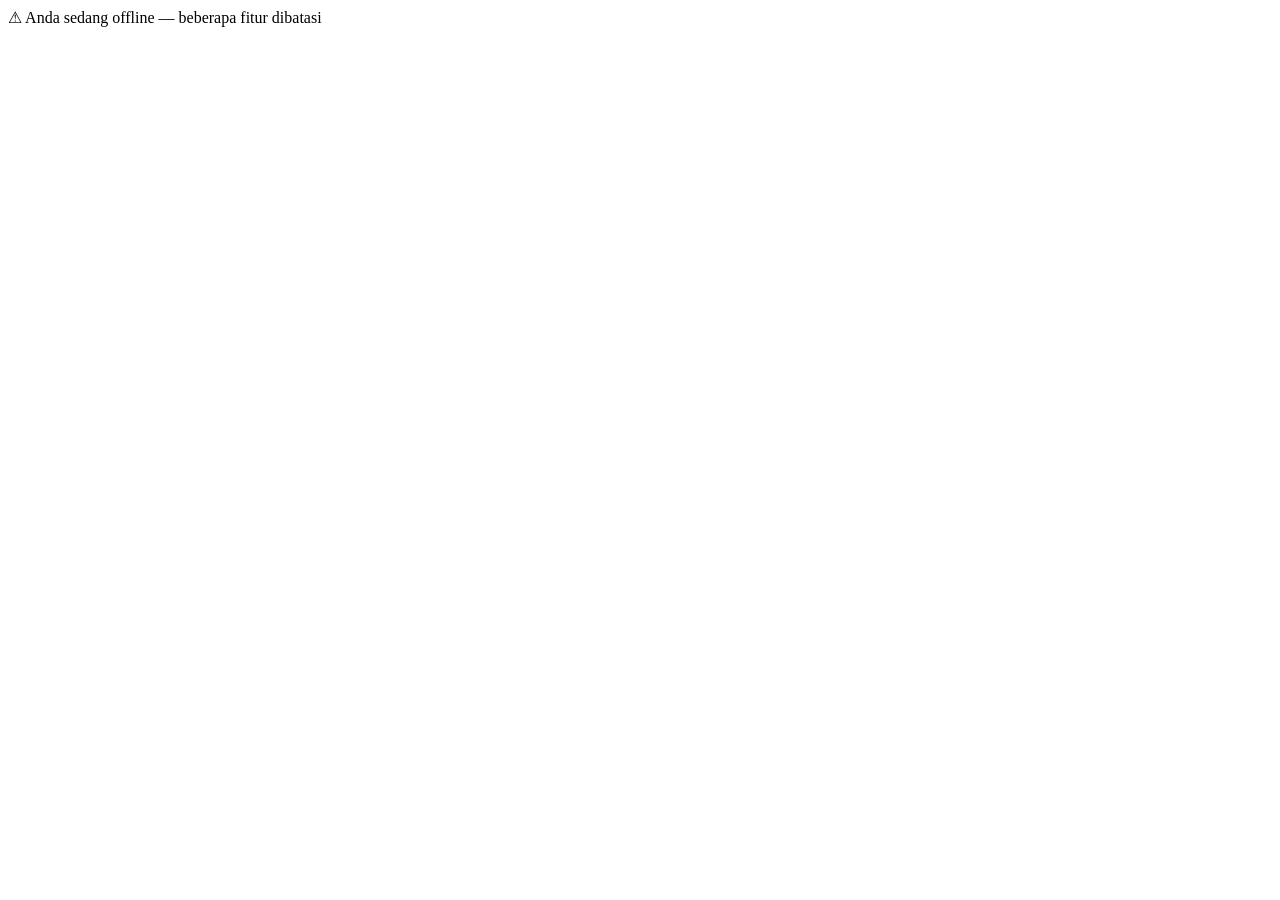
==== admin.html @ 40ede06e "Add files via upload" ====
<!DOCTYPE html>
<html lang="id">
<head>
<meta charset="UTF-8" />
<meta name="viewport" content="width=device-width, initial-scale=1, viewport-fit=cover" />
<meta name="theme-color" content="#6366f1" />
<meta name="description" content="EduFlow LMS - Platform Kursus Online SaaS Modern" />
<title>Admin Panel - EduFlow LMS</title>
<link rel="icon" href="data:image/svg+xml,%3Csvg xmlns='http://www.w3.org/2000/svg' viewBox='0 0 64 64'%3E%3Crect width='64' height='64' rx='14' fill='%236366f1'/%3E%3Cpath d='M16 24l16-8 16 8-16 8z' fill='white'/%3E%3Cpath d='M22 30v8c0 3 4 6 10 6s10-3 10-6v-8' stroke='white' stroke-width='2.5' fill='none'/%3E%3C/svg%3E" />
<link rel="stylesheet" href="aset/styles.css" />
</head>
<body>
<div class="toast-wrap" id="toastWrap"></div>
<div class="backdrop" id="backdrop"></div>
<div class="modal-back" id="modalBack"></div>
<div id="offlineBanner" class="offline-banner hidden">⚠ Anda sedang offline — beberapa fitur dibatasi</div>
<div id="app"></div>
<script src="aset/app.js"></script>
<script>bootPage('admin');</script>
</body>
</html>
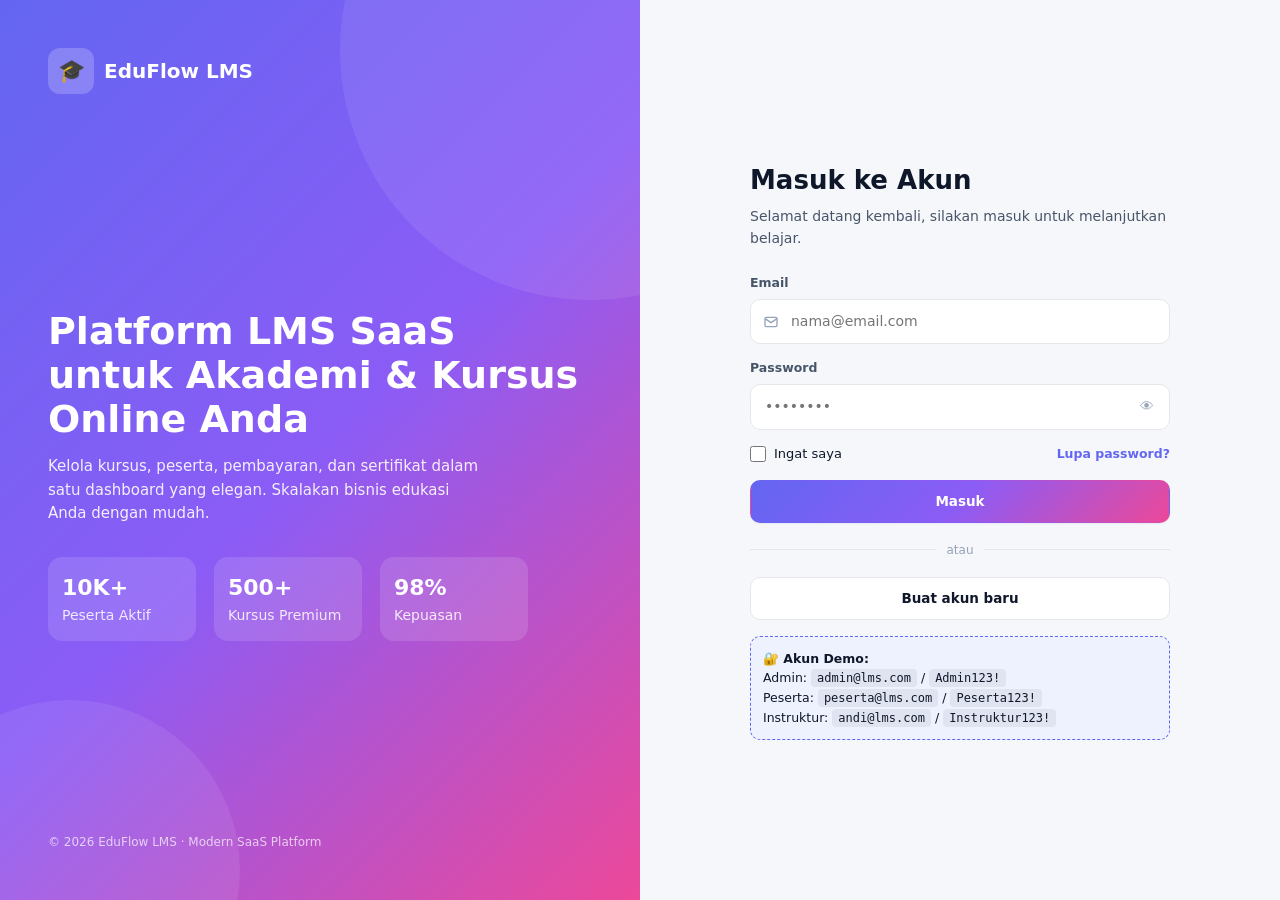
==== commit 2007467d: "Add files via upload" ====
--- a/admin.html
+++ b/admin.html
@@ -15,6 +15,7 @@
 <div class="modal-back" id="modalBack"></div>
 <div id="offlineBanner" class="offline-banner hidden">⚠ Anda sedang offline — beberapa fitur dibatasi</div>
 <div id="app"></div>
+<script src="aset/config.js"></script>
 <script src="aset/app.js"></script>
 <script>bootPage('admin');</script>
 </body>
--- a/aset/styles.css
+++ b/aset/styles.css
@@ -0,0 +1,268 @@
+/* ============== DESIGN TOKENS ============== */
+:root{
+  --bg:#f6f7fb; --surface:#ffffff; --surface-2:#f1f3f9; --text:#0f172a; --text-soft:#475569; --muted:#94a3b8;
+  --border:#e5e7eb; --primary:#6366f1; --primary-2:#8b5cf6; --primary-soft:#eef2ff;
+  --success:#10b981; --warning:#f59e0b; --danger:#ef4444; --info:#0ea5e9;
+  --shadow-sm:0 1px 2px rgba(15,23,42,.06); --shadow:0 8px 24px rgba(15,23,42,.08);
+  --shadow-lg:0 24px 48px -12px rgba(15,23,42,.18);
+  --radius:14px; --radius-sm:10px; --radius-lg:20px;
+  --glass:rgba(255,255,255,.65); --glass-border:rgba(255,255,255,.4);
+  --gradient:linear-gradient(135deg,#6366f1 0%,#8b5cf6 50%,#ec4899 100%);
+  --sidebar:#0f172a; --sidebar-text:#cbd5e1; --sidebar-active:#1e293b;
+}
+[data-theme="dark"]{
+  --bg:#0b1020; --surface:#121931; --surface-2:#0f1530; --text:#e2e8f0; --text-soft:#cbd5e1; --muted:#64748b;
+  --border:#1f2a44; --primary:#818cf8; --primary-2:#a78bfa; --primary-soft:#1e1b4b;
+  --glass:rgba(18,25,49,.6); --glass-border:rgba(255,255,255,.08);
+  --sidebar:#070b1a; --sidebar-active:#111a36;
+}
+*{box-sizing:border-box;margin:0;padding:0}
+html,body{height:100%}
+body{
+  font-family:'Inter',system-ui,-apple-system,Segoe UI,Roboto,sans-serif;
+  background:var(--bg);color:var(--text);font-size:14px;line-height:1.55;
+  -webkit-font-smoothing:antialiased;overflow-x:hidden;
+}
+a{color:inherit;text-decoration:none}
+button{font:inherit;cursor:pointer;border:0;background:none;color:inherit}
+input,select,textarea{font:inherit;color:inherit}
+img{max-width:100%;display:block}
+::-webkit-scrollbar{width:10px;height:10px}
+::-webkit-scrollbar-thumb{background:var(--border);border-radius:8px}
+::-webkit-scrollbar-thumb:hover{background:var(--muted)}
+
+/* ============== UTILITIES ============== */
+.hidden{display:none !important}
+.flex{display:flex}.grid{display:grid}.gap-1{gap:6px}.gap-2{gap:10px}.gap-3{gap:16px}.gap-4{gap:24px}
+.items-center{align-items:center}.justify-between{justify-content:space-between}.justify-center{justify-content:center}
+.flex-1{flex:1}.flex-col{flex-direction:column}.wrap{flex-wrap:wrap}
+.text-sm{font-size:12.5px}.text-lg{font-size:16px}.text-xl{font-size:20px}.text-2xl{font-size:26px}.text-3xl{font-size:34px}
+.font-bold{font-weight:700}.font-semi{font-weight:600}.muted{color:var(--muted)}.soft{color:var(--text-soft)}
+.mt-1{margin-top:8px}.mt-2{margin-top:16px}.mt-3{margin-top:24px}.mt-4{margin-top:32px}
+.mb-1{margin-bottom:8px}.mb-2{margin-bottom:16px}.mb-3{margin-bottom:24px}
+.p-2{padding:12px}.p-3{padding:18px}.p-4{padding:24px}
+.rounded{border-radius:var(--radius)}.rounded-sm{border-radius:var(--radius-sm)}
+.full{width:100%}.center{text-align:center}
+.scroll{overflow:auto}
+.badge{display:inline-flex;align-items:center;gap:6px;padding:4px 10px;border-radius:999px;font-size:11.5px;font-weight:600;background:var(--surface-2);color:var(--text-soft)}
+.badge.success{background:rgba(16,185,129,.12);color:var(--success)}
+.badge.warn{background:rgba(245,158,11,.14);color:var(--warning)}
+.badge.danger{background:rgba(239,68,68,.12);color:var(--danger)}
+.badge.info{background:rgba(14,165,233,.12);color:var(--info)}
+.badge.primary{background:var(--primary-soft);color:var(--primary)}
+
+/* ============== BUTTONS ============== */
+.btn{display:inline-flex;align-items:center;justify-content:center;gap:8px;padding:10px 16px;border-radius:var(--radius-sm);font-weight:600;font-size:13.5px;transition:all .18s ease;border:1px solid transparent;white-space:nowrap}
+.btn:hover{transform:translateY(-1px)}
+.btn:active{transform:translateY(0)}
+.btn.primary{background:var(--gradient);color:#fff;box-shadow:var(--shadow-sm)}
+.btn.primary:hover{box-shadow:0 10px 24px rgba(99,102,241,.35)}
+.btn.ghost{background:var(--surface);color:var(--text);border-color:var(--border)}
+.btn.ghost:hover{background:var(--surface-2)}
+.btn.soft{background:var(--primary-soft);color:var(--primary)}
+.btn.danger{background:rgba(239,68,68,.1);color:var(--danger)}
+.btn.danger:hover{background:var(--danger);color:#fff}
+.btn.sm{padding:7px 12px;font-size:12.5px}
+.btn.icon{padding:9px;width:38px;height:38px}
+.btn:disabled{opacity:.55;cursor:not-allowed;transform:none}
+
+/* ============== FORMS ============== */
+.field{display:flex;flex-direction:column;gap:6px;margin-bottom:14px}
+.field label{font-size:12.5px;font-weight:600;color:var(--text-soft)}
+.input,.select,.textarea{
+  width:100%;padding:11px 14px;border:1.5px solid var(--border);background:var(--surface);
+  border-radius:var(--radius-sm);transition:all .15s;outline:none;color:var(--text);
+}
+.input:focus,.select:focus,.textarea:focus{border-color:var(--primary);box-shadow:0 0 0 4px rgba(99,102,241,.12)}
+.textarea{min-height:90px;resize:vertical;font-family:inherit}
+.input-icon{position:relative}
+.input-icon .input{padding-left:40px}
+.input-icon svg{position:absolute;left:13px;top:50%;transform:translateY(-50%);color:var(--muted)}
+.pw-wrap{position:relative}
+.pw-wrap button{position:absolute;right:10px;top:50%;transform:translateY(-50%);color:var(--muted);padding:6px}
+.checkbox{display:inline-flex;align-items:center;gap:8px;cursor:pointer;font-size:13px}
+.checkbox input{width:16px;height:16px;accent-color:var(--primary)}
+.error-msg{color:var(--danger);font-size:12px;margin-top:4px;display:block}
+
+/* ============== CARD ============== */
+.card{background:var(--surface);border:1px solid var(--border);border-radius:var(--radius);padding:20px;box-shadow:var(--shadow-sm);transition:all .2s}
+.card.hover:hover{transform:translateY(-3px);box-shadow:var(--shadow)}
+.glass{background:var(--glass);backdrop-filter:blur(20px);-webkit-backdrop-filter:blur(20px);border:1px solid var(--glass-border)}
+
+/* ============== AUTH ============== */
+.auth-wrap{min-height:100vh;display:grid;grid-template-columns:1fr 1fr;background:var(--bg)}
+.auth-hero{background:var(--gradient);color:#fff;padding:48px;display:flex;flex-direction:column;justify-content:space-between;position:relative;overflow:hidden}
+.auth-hero::before,.auth-hero::after{content:"";position:absolute;border-radius:50%;background:rgba(255,255,255,.08)}
+.auth-hero::before{width:500px;height:500px;top:-200px;right:-200px}
+.auth-hero::after{width:340px;height:340px;bottom:-140px;left:-100px}
+.auth-hero > *{position:relative;z-index:1}
+.auth-hero h1{font-size:38px;font-weight:800;line-height:1.15;margin-top:24px}
+.auth-hero p{opacity:.9;margin-top:14px;font-size:15px;max-width:440px}
+.auth-stats{display:grid;grid-template-columns:repeat(3,1fr);gap:18px;margin-top:32px;max-width:480px}
+.auth-stats div{background:rgba(255,255,255,.13);padding:14px;border-radius:14px;backdrop-filter:blur(6px)}
+.auth-stats b{font-size:22px;display:block}
+.auth-form{display:flex;align-items:center;justify-content:center;padding:40px 24px}
+.auth-card{width:100%;max-width:420px}
+.auth-card h2{font-size:26px;font-weight:800;margin-bottom:6px}
+.auth-card .sub{color:var(--text-soft);margin-bottom:24px}
+.demo-creds{background:var(--primary-soft);border:1px dashed var(--primary);border-radius:var(--radius-sm);padding:12px;margin-top:16px;font-size:12.5px}
+.demo-creds code{background:rgba(0,0,0,.06);padding:2px 6px;border-radius:4px;font-size:12px}
+.divider{display:flex;align-items:center;gap:10px;margin:18px 0;color:var(--muted);font-size:12px}
+.divider::before,.divider::after{content:"";flex:1;height:1px;background:var(--border)}
+@media (max-width:900px){.auth-wrap{grid-template-columns:1fr}.auth-hero{display:none}}
+
+/* ============== APP LAYOUT ============== */
+.app{display:grid;grid-template-columns:260px 1fr;min-height:100vh}
+.sidebar{background:var(--sidebar);color:var(--sidebar-text);padding:18px 12px;position:sticky;top:0;height:100vh;overflow-y:auto;transition:transform .25s}
+.sidebar-brand{display:flex;align-items:center;gap:10px;padding:6px 10px 18px;border-bottom:1px solid rgba(255,255,255,.08);margin-bottom:14px}
+.sidebar-brand .logo{width:36px;height:36px;border-radius:10px;background:var(--gradient);display:grid;place-items:center;color:#fff;font-weight:800}
+.sidebar-brand b{color:#fff;font-size:16px}
+.sidebar-section{font-size:10.5px;font-weight:700;text-transform:uppercase;letter-spacing:.08em;color:#64748b;padding:14px 12px 6px}
+.nav-item{display:flex;align-items:center;gap:11px;padding:10px 12px;border-radius:10px;font-size:13.5px;font-weight:500;color:var(--sidebar-text);cursor:pointer;transition:all .15s;margin-bottom:2px}
+.nav-item:hover{background:var(--sidebar-active);color:#fff}
+.nav-item.active{background:var(--gradient);color:#fff;box-shadow:0 6px 14px rgba(99,102,241,.35)}
+.nav-item svg{width:18px;height:18px;flex-shrink:0}
+.main{display:flex;flex-direction:column;min-width:0}
+.topbar{position:sticky;top:0;z-index:30;background:var(--glass);backdrop-filter:blur(20px);border-bottom:1px solid var(--border);padding:12px 24px;display:flex;align-items:center;gap:14px}
+.topbar h1{font-size:18px;font-weight:700}
+.topbar .search{flex:1;max-width:420px}
+.topbar .avatar{width:36px;height:36px;border-radius:50%;background:var(--gradient);color:#fff;display:grid;place-items:center;font-weight:700;cursor:pointer}
+.page{padding:24px;max-width:1400px;width:100%;margin:0 auto}
+.page-head{display:flex;align-items:center;justify-content:space-between;gap:12px;flex-wrap:wrap;margin-bottom:20px}
+.page-head h2{font-size:24px;font-weight:800}
+.page-head p{color:var(--text-soft);margin-top:4px}
+
+/* Stats Grid */
+.stats{display:grid;grid-template-columns:repeat(auto-fit,minmax(200px,1fr));gap:16px;margin-bottom:24px}
+.stat{background:var(--surface);border:1px solid var(--border);border-radius:var(--radius);padding:18px;position:relative;overflow:hidden}
+.stat .ic{width:42px;height:42px;border-radius:12px;display:grid;place-items:center;background:var(--primary-soft);color:var(--primary);margin-bottom:10px}
+.stat b{font-size:24px;font-weight:800;display:block;letter-spacing:-.02em}
+.stat span{color:var(--muted);font-size:12.5px;font-weight:600}
+.stat .trend{position:absolute;top:18px;right:18px;font-size:11.5px;color:var(--success);font-weight:600}
+
+/* Grids */
+.grid-2{display:grid;grid-template-columns:repeat(auto-fit,minmax(340px,1fr));gap:16px}
+.grid-3{display:grid;grid-template-columns:repeat(auto-fit,minmax(260px,1fr));gap:16px}
+.grid-4{display:grid;grid-template-columns:repeat(auto-fit,minmax(220px,1fr));gap:16px}
+
+/* Table */
+.table{width:100%;border-collapse:collapse;background:var(--surface);border-radius:var(--radius);overflow:hidden}
+.table th,.table td{padding:12px 14px;text-align:left;font-size:13px;border-bottom:1px solid var(--border)}
+.table th{background:var(--surface-2);font-weight:700;color:var(--text-soft);font-size:11.5px;text-transform:uppercase;letter-spacing:.04em}
+.table tbody tr:hover{background:var(--surface-2)}
+.table tbody tr:last-child td{border-bottom:0}
+.table-wrap{background:var(--surface);border:1px solid var(--border);border-radius:var(--radius);overflow:auto}
+
+/* Course card */
+.course-card{background:var(--surface);border:1px solid var(--border);border-radius:var(--radius);overflow:hidden;cursor:pointer;transition:all .2s;display:flex;flex-direction:column}
+.course-card:hover{transform:translateY(-4px);box-shadow:var(--shadow-lg)}
+.course-thumb{height:150px;background:var(--gradient);display:grid;place-items:center;color:#fff;font-size:42px;font-weight:800;position:relative}
+.course-thumb .cat{position:absolute;top:10px;left:10px;background:rgba(0,0,0,.45);padding:4px 10px;border-radius:8px;font-size:11px;font-weight:600;color:#fff}
+.course-body{padding:14px;display:flex;flex-direction:column;gap:8px;flex:1}
+.course-body h3{font-size:15px;font-weight:700;line-height:1.35}
+.course-body .ins{font-size:12px;color:var(--muted)}
+.course-meta{display:flex;align-items:center;justify-content:space-between;margin-top:auto;padding-top:8px;border-top:1px solid var(--border)}
+.course-meta .price{font-weight:800;color:var(--primary);font-size:15px}
+.rating{display:inline-flex;align-items:center;gap:3px;color:#f59e0b;font-size:12px;font-weight:600}
+
+/* Modal */
+.modal-back{position:fixed;inset:0;background:rgba(15,23,42,.55);backdrop-filter:blur(6px);display:none;align-items:center;justify-content:center;z-index:100;padding:16px;overflow-y:auto}
+.modal-back.open{display:flex}
+.modal{background:var(--surface);border-radius:var(--radius-lg);width:100%;max-width:560px;max-height:90vh;overflow-y:auto;box-shadow:var(--shadow-lg);animation:popin .2s}
+.modal.lg{max-width:820px}
+.modal.xl{max-width:1000px}
+.modal-head{padding:18px 22px;border-bottom:1px solid var(--border);display:flex;justify-content:space-between;align-items:center;position:sticky;top:0;background:var(--surface);z-index:2}
+.modal-head h3{font-size:18px;font-weight:700}
+.modal-body{padding:22px}
+.modal-foot{padding:14px 22px;border-top:1px solid var(--border);display:flex;justify-content:flex-end;gap:10px;background:var(--surface)}
+@keyframes popin{from{transform:scale(.94);opacity:0}to{transform:scale(1);opacity:1}}
+
+/* Toast */
+.toast-wrap{position:fixed;top:20px;right:20px;z-index:200;display:flex;flex-direction:column;gap:10px;max-width:340px}
+.toast{background:var(--surface);border:1px solid var(--border);border-left:4px solid var(--primary);padding:14px 16px;border-radius:var(--radius-sm);box-shadow:var(--shadow);animation:slidein .25s;display:flex;gap:10px}
+.toast.success{border-left-color:var(--success)}
+.toast.danger{border-left-color:var(--danger)}
+.toast.warn{border-left-color:var(--warning)}
+@keyframes slidein{from{transform:translateX(100%);opacity:0}to{transform:translateX(0);opacity:1}}
+
+/* Tabs */
+.tabs{display:flex;gap:4px;border-bottom:1.5px solid var(--border);margin-bottom:18px;overflow-x:auto}
+.tabs button{padding:10px 16px;font-weight:600;font-size:13px;color:var(--muted);border-bottom:2px solid transparent;margin-bottom:-1.5px;white-space:nowrap}
+.tabs button.active{color:var(--primary);border-bottom-color:var(--primary)}
+
+/* Empty */
+.empty{padding:50px 20px;text-align:center;color:var(--muted)}
+.empty svg{width:54px;height:54px;margin-bottom:10px;opacity:.5}
+
+/* Mobile */
+.mobile-bar,.fab,.menu-toggle{display:none}
+.menu-toggle{padding:8px;border-radius:8px}
+@media (max-width:1024px){
+  .app{grid-template-columns:1fr}
+  .sidebar{position:fixed;z-index:50;transform:translateX(-100%);width:280px;box-shadow:var(--shadow-lg)}
+  .sidebar.open{transform:translateX(0)}
+  .menu-toggle{display:inline-flex}
+  .mobile-bar{display:flex;position:fixed;bottom:0;left:0;right:0;background:var(--surface);border-top:1px solid var(--border);z-index:40;padding:8px;justify-content:space-around;padding-bottom:calc(8px + env(safe-area-inset-bottom))}
+  .mobile-bar button{display:flex;flex-direction:column;align-items:center;gap:2px;font-size:10.5px;color:var(--muted);padding:6px 10px;border-radius:10px;font-weight:600;flex:1}
+  .mobile-bar button.active{color:var(--primary);background:var(--primary-soft)}
+  .mobile-bar svg{width:20px;height:20px}
+  .fab{display:grid;place-items:center;position:fixed;bottom:80px;right:18px;width:54px;height:54px;border-radius:50%;background:var(--gradient);color:#fff;box-shadow:0 12px 26px rgba(99,102,241,.45);z-index:39}
+  .page{padding-bottom:90px}
+  .topbar h1{font-size:15px}
+  .topbar .search{display:none}
+  .auth-hero{display:none}
+}
+.backdrop{position:fixed;inset:0;background:rgba(0,0,0,.4);z-index:45;display:none}
+.backdrop.open{display:block}
+
+/* Video player */
+.vp{background:#000;border-radius:var(--radius);aspect-ratio:16/9;position:relative;display:grid;place-items:center;color:#fff;overflow:hidden}
+.vp .play{width:72px;height:72px;border-radius:50%;background:rgba(255,255,255,.2);display:grid;place-items:center;cursor:pointer;backdrop-filter:blur(8px)}
+.vp .controls{position:absolute;bottom:0;left:0;right:0;padding:12px 14px;background:linear-gradient(to top,rgba(0,0,0,.85),transparent);display:flex;align-items:center;gap:10px;font-size:12px}
+.vp .progress{flex:1;height:4px;background:rgba(255,255,255,.25);border-radius:4px;cursor:pointer;position:relative}
+.vp .progress .bar{height:100%;background:var(--primary);border-radius:4px;width:0;transition:width .15s}
+
+/* Chart */
+canvas.chart{width:100%;max-height:280px}
+
+/* Certificate */
+.cert{aspect-ratio:1.41;background:linear-gradient(135deg,#fef3c7,#fde68a);border:14px double #b45309;padding:34px;text-align:center;display:flex;flex-direction:column;justify-content:center;gap:10px;color:#78350f;font-family:Georgia,serif;border-radius:8px;position:relative}
+.cert h1{font-size:34px;letter-spacing:.08em}
+.cert .name{font-size:30px;font-weight:bold;border-bottom:2px solid #78350f;padding-bottom:6px;margin:18px auto;display:inline-block}
+.cert .qr{position:absolute;bottom:18px;right:18px;width:64px;height:64px;background:#fff;padding:4px;border-radius:6px;display:grid;place-items:center;font-size:8px;color:#000}
+
+/* Forum */
+.thread{background:var(--surface);border:1px solid var(--border);border-radius:var(--radius);padding:14px;margin-bottom:10px;cursor:pointer}
+.thread:hover{border-color:var(--primary)}
+
+/* Pricing */
+.plan{background:var(--surface);border:2px solid var(--border);border-radius:var(--radius-lg);padding:24px;text-align:center;transition:all .2s}
+.plan.featured{border-color:var(--primary);box-shadow:0 16px 40px rgba(99,102,241,.18);transform:scale(1.03)}
+.plan h3{font-size:18px;font-weight:700}
+.plan .price{font-size:34px;font-weight:800;margin:12px 0;color:var(--primary)}
+.plan ul{list-style:none;text-align:left;margin:14px 0}
+.plan li{padding:7px 0;display:flex;gap:8px;font-size:13px}
+.plan li::before{content:"✓";color:var(--success);font-weight:700}
+
+/* Calendar */
+.cal-grid{display:grid;grid-template-columns:repeat(7,1fr);gap:4px}
+.cal-grid .day{aspect-ratio:1;background:var(--surface-2);border-radius:8px;padding:6px;font-size:12px;font-weight:600;position:relative;cursor:pointer}
+.cal-grid .day.has{background:var(--primary-soft);color:var(--primary)}
+.cal-grid .day.today{background:var(--gradient);color:#fff}
+.cal-grid .head{aspect-ratio:auto;text-align:center;font-size:11px;color:var(--muted);background:none;padding:4px}
+
+/* Misc */
+.offline-banner{position:fixed;top:0;left:0;right:0;background:var(--warning);color:#fff;text-align:center;padding:8px;font-size:12px;font-weight:600;z-index:300}
+.progress-bar{height:8px;background:var(--surface-2);border-radius:8px;overflow:hidden}
+.progress-bar > div{height:100%;background:var(--gradient);transition:width .35s}
+.list-row{display:flex;align-items:center;gap:12px;padding:12px;border-bottom:1px solid var(--border)}
+.list-row:last-child{border:0}
+.av{width:38px;height:38px;border-radius:50%;background:var(--gradient);color:#fff;display:grid;place-items:center;font-weight:700;flex-shrink:0;font-size:13px}
+.tag{display:inline-block;padding:3px 8px;background:var(--surface-2);border-radius:6px;font-size:11px;margin:2px;color:var(--text-soft)}
+
+/* Search dropdown */
+.search-pop{position:absolute;top:calc(100% + 6px);left:0;right:0;background:var(--surface);border:1px solid var(--border);border-radius:var(--radius);box-shadow:var(--shadow-lg);max-height:320px;overflow-y:auto;z-index:50;display:none}
+.search-pop.open{display:block}
+.search-pop a{display:block;padding:10px 14px;border-bottom:1px solid var(--border);cursor:pointer;font-size:13px}
+.search-pop a:hover{background:var(--surface-2)}
+.search-rel{position:relative}
